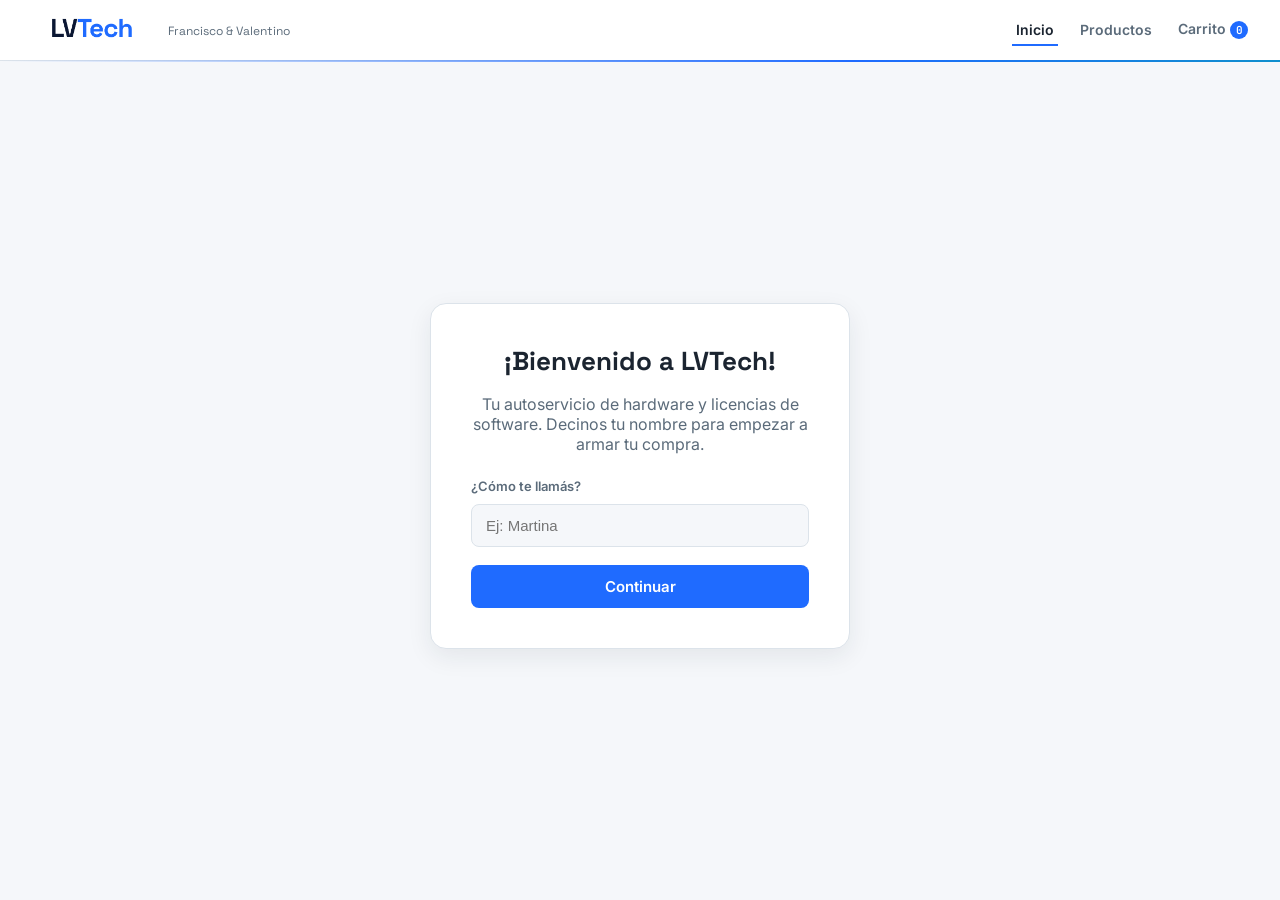
==== index.html @ c53ae66c "cambio rutas admin" ====
<!DOCTYPE html>
<html lang="es">
<head>
    <meta charset="UTF-8">
    <meta name="viewport" content="width=device-width, initial-scale=1.0">
    <title>LVTech · Bienvenida</title>
    <link rel="icon" href="./assets/img/logos/favicon-512.png" type="image/png">
    <link rel="stylesheet" href="css/styles.css">
    <link rel="preconnect" href="https://fonts.googleapis.com">
    <link rel="preconnect" href="https://fonts.gstatic.com" crossorigin>
    <link href="https://fonts.googleapis.com/css2?family=Space+Grotesk:wght@300..700&display=swap" rel="stylesheet">
</head>
<body>
    <header>
        <div class="marca">
            <a href="index.html">
                <img class="logo" src="./assets/img/logos/lvtech-wordmark-light.png" alt="LVTech">
            </a>
            <div>
                <a href="/frontend/admin/index.html">
                    <p class="alumnos">Francisco &amp; Valentino</p>
                </a>
            </div>
        </div>

        <nav class="nav-principal">
            <a href="index.html" class="activo">Inicio</a>
            <a href="productos.html">Productos</a>
            <a href="carrito.html">Carrito <span id="contador-carrito" class="badge">0</span></a>
        </nav>

    </header>

    <main class="bienvenida">
        <section class="tarjeta-bienvenida">
            <h2>¡Bienvenido a LVTech!</h2>
            <p>Tu autoservicio de hardware y licencias de software. Decinos tu nombre para empezar a armar tu compra.</p>

            <form id="form-bienvenida">
                <label for="nombreCliente">¿Cómo te llamás?</label>
                <input type="text" id="nombreCliente" name="nombreCliente" required minlength="2" placeholder="Ej: Martina" autocomplete="off">
                <button type="submit">Continuar</button>
            </form>
        </section>
    </main>

    <script type="module" src="js/bienvenida.js"></script>
    <script type="module" src="js/contador-carrito.js"></script>

</body>
</html>
---- css/styles.css ----
@import url('https://fonts.googleapis.com/css2?family=Space+Grotesk:wght@500;600;700&family=Inter:wght@400;500;600&family=JetBrains+Mono:wght@400;600&display=swap');

/* ---------- tema claro (default) ---------- */
:root, body{
    --bg: #f5f7fa;
    --bg-elevado: #ffffff;
    --texto: #1b2430;
    --texto-tenue: #5b6b7a;
    --borde: #dce3ea;
    --primario: #1F6BFF;
    --primario-texto: #ffffff;
    --acento: #00b39c;
    --peligro: #d6453d;
    --sombra: 0 8px 24px rgba(27, 36, 48, 0.08);
}

* {
    box-sizing: border-box;
}

body {
    margin: 0;
    background: var(--bg);
    color: var(--texto);
    font-family: 'Inter', system-ui, sans-serif;
    transition: background 0.2s ease, color 0.2s ease;
}

h1, h2, h3 {
    font-family: 'Space Grotesk', 'Inter', sans-serif;
    margin: 0;
}

a {
    color: var(--primario);
    text-decoration: none;
}

button {
    font-family: inherit;
    cursor: pointer;
}

/* ---------- Header ---------- */
header {
    position: relative;
    display: flex;
    align-items: center;
    justify-content: space-between;
    flex-wrap: wrap;
    gap: 16px;
    padding: 0px 28px;
    background: var(--bg-elevado);
    border-bottom: 1px solid var(--borde);
}

.marca {
    display: flex;
    align-items: center;
    gap: 12px;
}

.logo {
    height: 3.5rem;
    width: auto;
}

.nombre-app {
    font-size: 20px;
    font-weight: 700;
    letter-spacing: -0.01em;
}

.alumnos {
    margin: 2px 0 0;
    font-family: "Space Grotesk", sans-serif;
    font-size: 12px;
    color: var(--texto-tenue);
}

.nav-principal {
    display: flex;
    gap: 18px;
    align-items: center;
    flex-wrap: wrap;
}

.nav-principal a {
    color: var(--texto-tenue);
    font-weight: 600;
    font-size: 14px;
    padding: 6px 4px;
    border-bottom: 2px solid transparent;
}

.nav-principal a.activo {
    color: var(--texto);
    border-bottom-color: var(--primario);
}

.badge {
    display: inline-flex;
    min-width: 18px;
    height: 18px;
    align-items: center;
    justify-content: center;
    background: var(--primario);
    color: var(--primario-texto);
    border-radius: 999px;
    font-size: 11px;
    font-family: 'JetBrains Mono', monospace;
    padding: 0 5px;
}

/* Efecto de brillo header */
header::after {
    content: "";
    position: absolute;
    left: 0;
    right: 0;
    bottom: -2px;
    height: 2px;
    background: linear-gradient(90deg, transparent, var(--primario), var(--acento), transparent);
    background-size: 200% 100%;
    animation: traza 6s linear infinite;
}

@keyframes traza {
    0% { background-position: 0% 0; }
    100% { background-position: 200% 0; }
}

@media (prefers-reduced-motion: reduce) {
    header::after { animation: none; }
}

/* ---------- Botones generales ---------- */
.boton-primario,
.boton-secundario {
    display: inline-block;
    border-radius: 8px;
    padding: 12px 22px;
    font-weight: 600;
    font-size: 14px;
    border: 1px solid transparent;
}

.boton-primario {
    background: var(--primario);
    color: var(--primario-texto);
}

.boton-primario:disabled {
    opacity: 0.5;
    cursor: not-allowed;
}

.boton-secundario {
    background: var(--bg-elevado);
    color: var(--texto);
    border-color: var(--borde);
}

/* ---------- Pantalla de bienvenida ---------- */
main.bienvenida {
    min-height: calc(100vh - 70px);
    display: flex;
    align-items: center;
    justify-content: center;
    padding: 24px;
}

.tarjeta-bienvenida {
    background: var(--bg-elevado);
    border: 1px solid var(--borde);
    border-radius: 16px;
    box-shadow: var(--sombra);
    padding: 40px;
    max-width: 420px;
    width: 100%;
    text-align: center;
}

.tarjeta-bienvenida h2 {
    font-size: 26px;
    margin-bottom: 10px;
}

.tarjeta-bienvenida p {
    color: var(--texto-tenue);
    margin-bottom: 24px;
}

#form-bienvenida {
    display: flex;
    flex-direction: column;
    gap: 10px;
    text-align: left;
}

#form-bienvenida label {
    font-size: 13px;
    font-weight: 600;
    color: var(--texto-tenue);
}

#form-bienvenida input {
    padding: 12px 14px;
    border-radius: 8px;
    border: 1px solid var(--borde);
    background: var(--bg);
    color: var(--texto);
    font-size: 15px;
}

#form-bienvenida button {
    margin-top: 8px;
    border: none;
    border-radius: 8px;
    padding: 12px;
    background: var(--primario);
    color: var(--primario-texto);
    font-weight: 600;
    font-size: 15px;
}

/* ---------- Pantalla de productos ---------- */
main.productos {
    max-width: 1100px;
    margin: 0 auto;
    padding: 24px 28px 60px;
}

.saludo {
    color: var(--texto-tenue);
    margin: 0 0 18px;
}

.filtros {
    display: flex;
    gap: 14px;
    flex-wrap: wrap;
    align-items: center;
    margin-bottom: 22px;
}

.tabs-categoria {
    display: inline-flex;
    background: var(--bg-elevado);
    border: 1px solid var(--borde);
    border-radius: 999px;
    padding: 4px;
}

.tabs-categoria .tab {
    border: none;
    background: transparent;
    color: var(--texto-tenue);
    padding: 8px 18px;
    border-radius: 999px;
    font-weight: 600;
    font-size: 13px;
}

.tabs-categoria .tab.activo {
    background: var(--primario);
    color: var(--primario-texto);
}

.grilla-productos {
    display: grid;
    grid-template-columns: repeat(auto-fill, minmax(220px, 1fr));
    gap: 18px;
}

.card-producto {
    background: var(--bg-elevado);
    border: 1px solid var(--borde);
    border-radius: 14px;
    padding: 16px;
    display: flex;
    flex-direction: column;
    gap: 8px;
}

.card-producto img {
    width: 100%;
    aspect-ratio: 1 / 1;
    object-fit: cover;
    border-radius: 10px;
    background: var(--bg);
}

.card-producto h3 {
    font-size: 15px;
}

.card-producto .descripcion {
    font-size: 12px;
    color: var(--texto-tenue);
    margin: 0;
    min-height: 32px;
}

.card-producto .precio {
    font-family: 'JetBrains Mono', monospace;
    font-weight: 600;
    font-size: 17px;
    margin: 2px 0;
}

.acciones-producto {
    display: flex;
    gap: 8px;
    align-items: center;
}

.cantidad-input {
    width: 54px;
    padding: 9px 6px;
    text-align: center;
    border-radius: 8px;
    border: 1px solid var(--borde);
    background: var(--bg);
    color: var(--texto);
}

.boton-agregar {
    flex: 1;
    border: none;
    border-radius: 8px;
    padding: 10px 8px;
    background: var(--primario);
    color: var(--primario-texto);
    font-weight: 600;
    font-size: 13px;
}

.mensaje-vacio,
.mensaje-error {
    text-align: center;
    color: var(--texto-tenue);
    padding: 40px 0;
    grid-column: 1 / -1;
}

.mensaje-error {
    color: var(--peligro);
}

.paginacion {
    display: flex;
    justify-content: center;
    gap: 8px;
    margin-top: 28px;
}

.boton-pagina {
    width: 34px;
    height: 34px;
    border-radius: 8px;
    border: 1px solid var(--borde);
    background: var(--bg-elevado);
    color: var(--texto);
    font-family: 'JetBrains Mono', monospace;
    font-size: 13px;
}

.boton-pagina.activo {
    background: var(--primario);
    color: var(--primario-texto);
    border-color: var(--primario);
}

/* ---------- Pantalla de carrito ---------- */
main.carrito {
    max-width: 800px;
    margin: 0 auto;
    padding: 24px 28px 60px;
}

.lista-carrito {
    display: flex;
    flex-direction: column;
    gap: 12px;
    margin-bottom: 20px;
}

.item-carrito {
    display: grid;
    grid-template-columns: 56px 1fr auto auto auto;
    align-items: center;
    gap: 14px;
    background: var(--bg-elevado);
    border: 1px solid var(--borde);
    border-radius: 12px;
    padding: 12px 14px;
}

.item-carrito img {
    width: 56px;
    height: 56px;
    object-fit: cover;
    border-radius: 8px;
}

.nombre-item {
    margin: 0;
    font-weight: 600;
    font-size: 14px;
}

.precio-item {
    margin: 2px 0 0;
    font-size: 12px;
    color: var(--texto-tenue);
}

.cantidad-controles {
    display: flex;
    align-items: center;
    gap: 8px;
    font-family: 'JetBrains Mono', monospace;
}

.cantidad-controles button {
    width: 26px;
    height: 26px;
    border-radius: 6px;
    border: 1px solid var(--borde);
    background: var(--bg);
    color: var(--texto);
}

.subtotal-item {
    font-family: 'JetBrains Mono', monospace;
    font-weight: 600;
    margin: 0;
}

.boton-quitar {
    border: none;
    background: transparent;
    color: var(--peligro);
    font-size: 12px;
    font-weight: 600;
}

.resumen-carrito {
    display: flex;
    align-items: center;
    justify-content: space-between;
    flex-wrap: wrap;
    gap: 14px;
    background: var(--bg-elevado);
    border: 1px solid var(--borde);
    border-radius: 12px;
    padding: 18px;
}

.resumen-carrito p {
    margin: 0;
    font-size: 16px;
}

.resumen-carrito strong {
    font-family: 'JetBrains Mono', monospace;
    font-size: 20px;
}

.acciones-carrito {
    display: flex;
    gap: 10px;
}
/* ---------- Modal confirmacion carrito ---------- */
.modal {
    position: fixed;
    inset: 0;
    background: rgba(14, 20, 32, 0.55);
    display: flex;
    align-items: center;
    justify-content: center;
    padding: 20px;
}

.modal.oculto {
    display: none;
}

.modal-contenido {
    background: var(--bg-elevado);
    border-radius: 14px;
    padding: 26px;
    max-width: 360px;
    width: 100%;
    text-align: center;
    box-shadow: var(--sombra);
}

.modal-acciones {
    display: flex;
    gap: 10px;
    justify-content: center;
    margin-top: 18px;
}

.modal-acciones button {
    flex: 1;
    border-radius: 8px;
    padding: 10px;
    font-weight: 600;
    border: 1px solid var(--borde);
    background: var(--bg);
    color: var(--texto);
}

#modal-aceptar {
    background: var(--primario);
    border-color: var(--primario);
    color: var(--primario-texto);
}

/* ---------- Responsive ---------- */
@media (max-width: 640px) {
    header {
        padding: 12px 16px;
        display: flex;
        justify-content: space-around;
    }

    .nav-principal {
        order: 3;
        width: 100%;
        justify-content: space-between;
    }

    .item-carrito {
        grid-template-columns: 48px 1fr;
        grid-template-areas:
            "img info"
            "img cantidad"
            "img subtotal";
        row-gap: 4px;
    }

    .item-carrito img { grid-area: img; }

    .boton-quitar {
        grid-column: 1 / -1;
        text-align: right;
    }
}

/* ---------- Panel Admin ---------- */
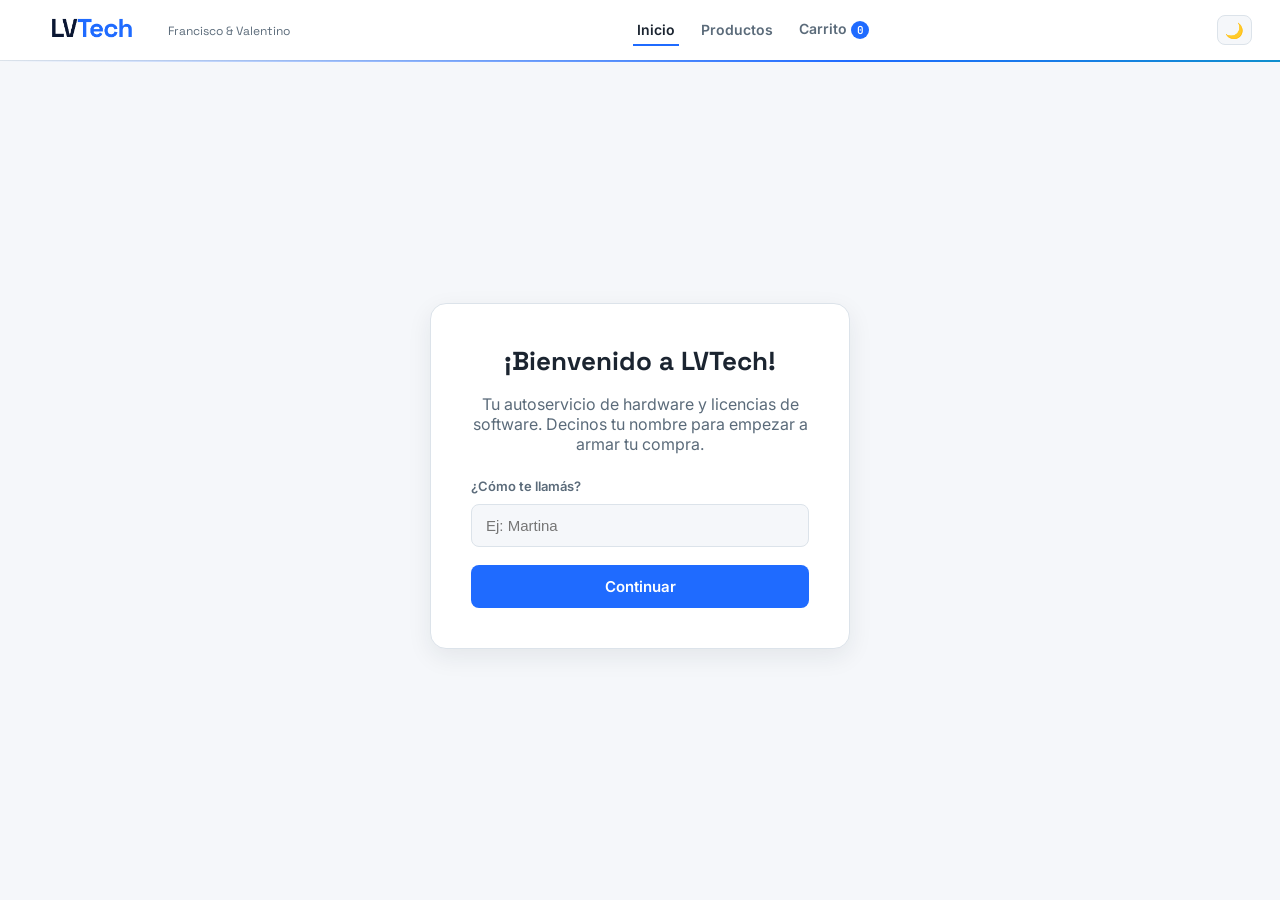
==== commit 152398e5: "Agregamos modo oscuro, dejamos ambos logos en el header y dependiendo del tema ocultamos el que no c" ====
--- a/index.html
+++ b/index.html
@@ -5,7 +5,10 @@
     <meta name="viewport" content="width=device-width, initial-scale=1.0">
     <title>LVTech · Bienvenida</title>
     <link rel="icon" href="./assets/img/logos/favicon-512.png" type="image/png">
-    <link rel="stylesheet" href="css/styles.css">
+    <link rel="stylesheet" href="css/base.css">
+    <link rel="stylesheet" href="css/header.css">
+    <link rel="stylesheet" href="css/components.css">
+    <link rel="stylesheet" href="css/pages.css">
     <link rel="preconnect" href="https://fonts.googleapis.com">
     <link rel="preconnect" href="https://fonts.gstatic.com" crossorigin>
     <link href="https://fonts.googleapis.com/css2?family=Space+Grotesk:wght@300..700&display=swap" rel="stylesheet">
@@ -14,10 +17,11 @@
     <header>
         <div class="marca">
             <a href="index.html">
-                <img class="logo" src="./assets/img/logos/lvtech-wordmark-light.png" alt="LVTech">
+                <img class="logo-claro" src="./assets/img/logos/lvtech-wordmark-light.png" alt="LVTech">
+                <img class="logo-oscuro" src="./assets/img/logos/lvtech-wordmark-dark.png" alt="LVTech">
             </a>
             <div>
-                <a href="/frontend/admin/index.html">
+                <a href="./admin/index.html">
                     <p class="alumnos">Francisco &amp; Valentino</p>
                 </a>
             </div>
@@ -29,6 +33,7 @@
             <a href="carrito.html">Carrito <span id="contador-carrito" class="badge">0</span></a>
         </nav>
 
+        <button id="boton-tema" class="boton-tema" type="button" aria-label="Cambiar tema">🌙</button>
     </header>
 
     <main class="bienvenida">
@@ -46,6 +51,7 @@
 
     <script type="module" src="js/bienvenida.js"></script>
     <script type="module" src="js/contador-carrito.js"></script>
+    <script type="module" src="js/tema.js"></script>
 
 </body>
-</html>
+</html>
--- a/css/base.css
+++ b/css/base.css
@@ -0,0 +1,114 @@
+@import url('https://fonts.googleapis.com/css2?family=Space+Grotesk:wght@500;600;700&family=Inter:wght@400;500;600&family=JetBrains+Mono:wght@400;600&display=swap');
+
+/* ---------- Variables globales ---------- */
+:root, body[data-tema="claro"] {
+    --bg: #f5f7fa;
+    --bg-elevado: #ffffff;
+    --texto: #1b2430;
+    --texto-tenue: #5b6b7a;
+    --borde: #dce3ea;
+    --primario: #1F6BFF;
+    --primario-texto: #ffffff;
+    --acento: #00b39c;
+    --peligro: #d6453d;
+    --sombra: 0 8px 24px rgba(27, 36, 48, 0.08);
+}
+
+/* ---------- Tema oscuro ---------- */
+
+body[data-tema="oscuro"]  {
+    --bg: #0A1020;
+    --bg-elevado: #081733;
+    --texto: #ffffff;
+    --texto-tenue: #8a9bb0;
+    --borde: #1e2d45;
+    --primario: #3B82FF;
+    --primario-texto: #ffffff;
+    --sombra: 0 8px 24px rgba(0, 0, 0, 0.3);
+}
+
+/* ---------- Reset ---------- */
+* {
+    box-sizing: border-box;
+}
+
+body {
+    margin: 0;
+    background: var(--bg);
+    color: var(--texto);
+    font-family: 'Inter', system-ui, sans-serif;
+    transition: background 0.2s ease, color 0.2s ease;
+}
+
+h1, h2, h3 {
+    font-family: 'Space Grotesk', 'Inter', sans-serif;
+    margin: 0;
+}
+
+a {
+    color: var(--primario);
+    text-decoration: none;
+}
+
+button {
+    font-family: inherit;
+    cursor: pointer;
+}
+
+/* ---------- Botones ---------- */
+.boton-primario,
+.boton-secundario {
+    display: inline-block;
+    border-radius: 8px;
+    padding: 12px 22px;
+    font-weight: 600;
+    font-size: 14px;
+    border: 1px solid transparent;
+}
+
+.boton-primario {
+    background: var(--primario);
+    color: var(--primario-texto);
+}
+
+.boton-primario:disabled {
+    opacity: 0.5;
+    cursor: not-allowed;
+}
+
+.boton-secundario {
+    background: var(--bg-elevado);
+    color: var(--texto);
+    border-color: var(--borde);
+}
+
+/* ---------- Responsive ---------- */
+@media (max-width: 640px) {
+    header {
+        padding: 12px 16px;
+        display: flex;
+        justify-content: space-around;
+    }
+
+    .nav-principal {
+        order: 3;
+        width: 100%;
+        justify-content: space-between;
+    }
+
+    .item-carrito {
+        grid-template-columns: 48px 1fr;
+        grid-template-areas:
+            "img info"
+            "img cantidad"
+            "img subtotal";
+        row-gap: 4px;
+    }
+
+    .item-carrito img { grid-area: img; }
+
+    .boton-quitar {
+        grid-column: 1 / -1;
+        text-align: right;
+    }
+}
--- a/css/header.css
+++ b/css/header.css
@@ -0,0 +1,118 @@
+/* ---------- Header ---------- */
+header {
+    position: relative;
+    display: flex;
+    align-items: center;
+    justify-content: space-between;
+    flex-wrap: wrap;
+    gap: 16px;
+    padding: 0px 28px;
+    background: var(--bg-elevado);
+    border-bottom: 1px solid var(--borde);
+}
+
+.marca {
+    display: flex;
+    align-items: center;
+    gap: 12px;
+}
+
+.logo-claro, .logo-oscuro {
+    height: 3.5rem;
+    width: auto;
+}
+
+/* Para el cambio de logo dependiendo del tema */
+.logo-oscuro {
+    display: none;
+}
+
+body[data-tema="oscuro"] .logo-claro {
+    display: none;
+}
+
+body[data-tema="oscuro"] .logo-oscuro {
+    display: block;
+}
+/* fin cambio de logo dependiendo del tema */
+
+.nombre-app {
+    font-size: 20px;
+    font-weight: 700;
+    letter-spacing: -0.01em;
+}
+
+.alumnos {
+    margin: 2px 0 0;
+    font-family: "Space Grotesk", sans-serif;
+    font-size: 12px;
+    color: var(--texto-tenue);
+}
+
+/* ---------- Navegacion ---------- */
+.nav-principal {
+    display: flex;
+    gap: 18px;
+    align-items: center;
+    flex-wrap: wrap;
+}
+
+.nav-principal a {
+    color: var(--texto-tenue);
+    font-weight: 600;
+    font-size: 14px;
+    padding: 6px 4px;
+    border-bottom: 2px solid transparent;
+}
+
+.nav-principal a.activo {
+    color: var(--texto);
+    border-bottom-color: var(--primario);
+}
+
+/* ---------- Badge carrito ---------- */
+.badge {
+    display: inline-flex;
+    min-width: 18px;
+    height: 18px;
+    align-items: center;
+    justify-content: center;
+    background: var(--primario);
+    color: var(--primario-texto);
+    border-radius: 999px;
+    font-size: 11px;
+    font-family: 'JetBrains Mono', monospace;
+    padding: 0 5px;
+}
+
+/* ---------- Efecto de brillo ---------- */
+header::after {
+    content: "";
+    position: absolute;
+    left: 0;
+    right: 0;
+    bottom: -2px;
+    height: 2px;
+    background: linear-gradient(90deg, transparent, var(--primario), var(--acento), transparent);
+    background-size: 200% 100%;
+    animation: traza 6s linear infinite;
+}
+
+@keyframes traza {
+    0% { background-position: 0% 0; }
+    100% { background-position: 200% 0; }
+}
+
+@media (prefers-reduced-motion: reduce) {
+    header::after { animation: none; }
+}
+
+/* ---------- boton cambio de tema ---------- */
+.boton-tema {
+    background: var(--bg);
+    border: 1px solid var(--borde);
+    border-radius: 8px;
+    width: 35px;
+    height: 30px;
+    font-size: 15px;
+}
--- a/css/components.css
+++ b/css/components.css
@@ -0,0 +1,155 @@
+/* ---------- Grilla y cards de productos ---------- */
+.grilla-productos {
+    display: grid;
+    grid-template-columns: repeat(auto-fill, minmax(220px, 1fr));
+    gap: 18px;
+}
+
+.card-producto {
+    background: var(--bg-elevado);
+    border: 1px solid var(--borde);
+    border-radius: 14px;
+    padding: 16px;
+    display: flex;
+    flex-direction: column;
+    gap: 8px;
+}
+
+.card-producto img {
+    width: 100%;
+    aspect-ratio: 1 / 1;
+    object-fit: cover;
+    border-radius: 10px;
+    background: var(--bg);
+}
+
+.card-producto h3 {
+    font-size: 15px;
+}
+
+.card-producto .descripcion {
+    font-size: 12px;
+    color: var(--texto-tenue);
+    margin: 0;
+    min-height: 32px;
+}
+
+.card-producto .precio {
+    font-family: 'JetBrains Mono', monospace;
+    font-weight: 600;
+    font-size: 17px;
+    margin: 2px 0;
+}
+
+.acciones-producto {
+    display: flex;
+    gap: 8px;
+    align-items: center;
+}
+
+.cantidad-input {
+    width: 54px;
+    padding: 9px 6px;
+    text-align: center;
+    border-radius: 8px;
+    border: 1px solid var(--borde);
+    background: var(--bg);
+    color: var(--texto);
+}
+
+.boton-agregar {
+    flex: 1;
+    border: none;
+    border-radius: 8px;
+    padding: 10px 8px;
+    background: var(--primario);
+    color: var(--primario-texto);
+    font-weight: 600;
+    font-size: 13px;
+}
+
+/* ---------- Mensajes ---------- */
+.mensaje-vacio,
+.mensaje-error {
+    text-align: center;
+    color: var(--texto-tenue);
+    padding: 40px 0;
+    grid-column: 1 / -1;
+}
+
+.mensaje-error {
+    color: var(--peligro);
+}
+
+/* ---------- Paginacion ---------- */
+.paginacion {
+    display: flex;
+    justify-content: center;
+    gap: 8px;
+    margin-top: 28px;
+}
+
+.boton-pagina {
+    width: 34px;
+    height: 34px;
+    border-radius: 8px;
+    border: 1px solid var(--borde);
+    background: var(--bg-elevado);
+    color: var(--texto);
+    font-family: 'JetBrains Mono', monospace;
+    font-size: 13px;
+}
+
+.boton-pagina.activo {
+    background: var(--primario);
+    color: var(--primario-texto);
+    border-color: var(--primario);
+}
+
+/* ---------- Modal ---------- */
+.modal {
+    position: fixed;
+    inset: 0;
+    background: rgba(14, 20, 32, 0.55);
+    display: flex;
+    align-items: center;
+    justify-content: center;
+    padding: 20px;
+}
+
+.modal.oculto {
+    display: none;
+}
+
+.modal-contenido {
+    background: var(--bg-elevado);
+    border-radius: 14px;
+    padding: 26px;
+    max-width: 360px;
+    width: 100%;
+    text-align: center;
+    box-shadow: var(--sombra);
+}
+
+.modal-acciones {
+    display: flex;
+    gap: 10px;
+    justify-content: center;
+    margin-top: 18px;
+}
+
+.modal-acciones button {
+    flex: 1;
+    border-radius: 8px;
+    padding: 10px;
+    font-weight: 600;
+    border: 1px solid var(--borde);
+    background: var(--bg);
+    color: var(--texto);
+}
+
+#modal-aceptar {
+    background: var(--primario);
+    border-color: var(--primario);
+    color: var(--primario-texto);
+}
--- a/css/pages.css
+++ b/css/pages.css
@@ -0,0 +1,270 @@
+/* ---------- Pantalla de bienvenida ---------- */
+main.bienvenida {
+    min-height: calc(100vh - 70px);
+    display: flex;
+    align-items: center;
+    justify-content: center;
+    padding: 24px;
+}
+
+.tarjeta-bienvenida {
+    background: var(--bg-elevado);
+    border: 1px solid var(--borde);
+    border-radius: 16px;
+    box-shadow: var(--sombra);
+    padding: 40px;
+    max-width: 420px;
+    width: 100%;
+    text-align: center;
+}
+
+.tarjeta-bienvenida h2 {
+    font-size: 26px;
+    margin-bottom: 10px;
+}
+
+.tarjeta-bienvenida p {
+    color: var(--texto-tenue);
+    margin-bottom: 24px;
+}
+
+#form-bienvenida {
+    display: flex;
+    flex-direction: column;
+    gap: 10px;
+    text-align: left;
+}
+
+#form-bienvenida label {
+    font-size: 13px;
+    font-weight: 600;
+    color: var(--texto-tenue);
+}
+
+#form-bienvenida input {
+    padding: 12px 14px;
+    border-radius: 8px;
+    border: 1px solid var(--borde);
+    background: var(--bg);
+    color: var(--texto);
+    font-size: 15px;
+}
+
+#form-bienvenida button {
+    margin-top: 8px;
+    border: none;
+    border-radius: 8px;
+    padding: 12px;
+    background: var(--primario);
+    color: var(--primario-texto);
+    font-weight: 600;
+    font-size: 15px;
+}
+
+/* ---------- Pantalla de productos ---------- */
+main.productos {
+    max-width: 1100px;
+    margin: 0 auto;
+    padding: 24px 28px 60px;
+}
+
+.saludo {
+    color: var(--texto-tenue);
+    margin: 0 0 18px;
+}
+
+.filtros {
+    display: flex;
+    gap: 14px;
+    flex-wrap: wrap;
+    align-items: center;
+    margin-bottom: 22px;
+}
+
+.tabs-categoria {
+    display: inline-flex;
+    background: var(--bg-elevado);
+    border: 1px solid var(--borde);
+    border-radius: 999px;
+    padding: 4px;
+}
+
+.tabs-categoria .tab {
+    border: none;
+    background: transparent;
+    color: var(--texto-tenue);
+    padding: 8px 18px;
+    border-radius: 999px;
+    font-weight: 600;
+    font-size: 13px;
+}
+
+.tabs-categoria .tab.activo {
+    background: var(--primario);
+    color: var(--primario-texto);
+}
+
+/* ---------- Pantalla de carrito ---------- */
+main.carrito {
+    max-width: 800px;
+    margin: 0 auto;
+    padding: 24px 28px 60px;
+}
+
+.lista-carrito {
+    display: flex;
+    flex-direction: column;
+    gap: 12px;
+    margin-bottom: 20px;
+}
+
+.item-carrito {
+    display: grid;
+    grid-template-columns: 56px 1fr auto auto auto;
+    align-items: center;
+    gap: 14px;
+    background: var(--bg-elevado);
+    border: 1px solid var(--borde);
+    border-radius: 12px;
+    padding: 12px 14px;
+}
+
+.item-carrito img {
+    width: 56px;
+    height: 56px;
+    object-fit: cover;
+    border-radius: 8px;
+}
+
+.nombre-item {
+    margin: 0;
+    font-weight: 600;
+    font-size: 14px;
+}
+
+.precio-item {
+    margin: 2px 0 0;
+    font-size: 12px;
+    color: var(--texto-tenue);
+}
+
+.cantidad-controles {
+    display: flex;
+    align-items: center;
+    gap: 8px;
+    font-family: 'JetBrains Mono', monospace;
+}
+
+.cantidad-controles button {
+    width: 26px;
+    height: 26px;
+    border-radius: 6px;
+    border: 1px solid var(--borde);
+    background: var(--bg);
+    color: var(--texto);
+}
+
+.subtotal-item {
+    font-family: 'JetBrains Mono', monospace;
+    font-weight: 600;
+    margin: 0;
+}
+
+.boton-quitar {
+    border: none;
+    background: transparent;
+    color: var(--peligro);
+    font-size: 12px;
+    font-weight: 600;
+}
+
+.resumen-carrito {
+    display: flex;
+    align-items: center;
+    justify-content: space-between;
+    flex-wrap: wrap;
+    gap: 14px;
+    background: var(--bg-elevado);
+    border: 1px solid var(--borde);
+    border-radius: 12px;
+    padding: 18px;
+}
+
+.resumen-carrito p {
+    margin: 0;
+    font-size: 16px;
+}
+
+.resumen-carrito strong {
+    font-family: 'JetBrains Mono', monospace;
+    font-size: 20px;
+}
+
+.acciones-carrito {
+    display: flex;
+    gap: 10px;
+}
+
+/* ---------- Pantalla de ticket ---------- */
+main.ticket {
+    max-width: 480px;
+    margin: 0 auto;
+    padding: 30px 24px 60px;
+    display: flex;
+    flex-direction: column;
+    align-items: center;
+    gap: 22px;
+}
+
+.tarjeta-ticket {
+    width: 100%;
+    background: var(--bg-elevado);
+    border: 1px solid var(--borde);
+    border-radius: 14px;
+    padding: 26px;
+    box-shadow: var(--sombra);
+}
+
+.tarjeta-ticket h2 {
+    text-align: center;
+    margin-bottom: 6px;
+}
+
+.ticket-meta {
+    font-size: 13px;
+    color: var(--texto-tenue);
+    margin: 2px 0;
+}
+
+.tabla-ticket {
+    width: 100%;
+    border-collapse: collapse;
+    margin: 16px 0;
+    font-size: 13px;
+}
+
+.tabla-ticket th,
+.tabla-ticket td {
+    text-align: left;
+    padding: 6px 4px;
+    border-bottom: 1px dashed var(--borde);
+}
+
+.tabla-ticket th {
+    color: var(--texto-tenue);
+    font-weight: 600;
+}
+
+.ticket-total {
+    text-align: right;
+    font-family: 'JetBrains Mono', monospace;
+    font-size: 18px;
+    font-weight: 700;
+    margin: 10px 0 0;
+}
+
+.ticket-gracias {
+    text-align: center;
+    color: var(--texto-tenue);
+    font-size: 13px;
+}
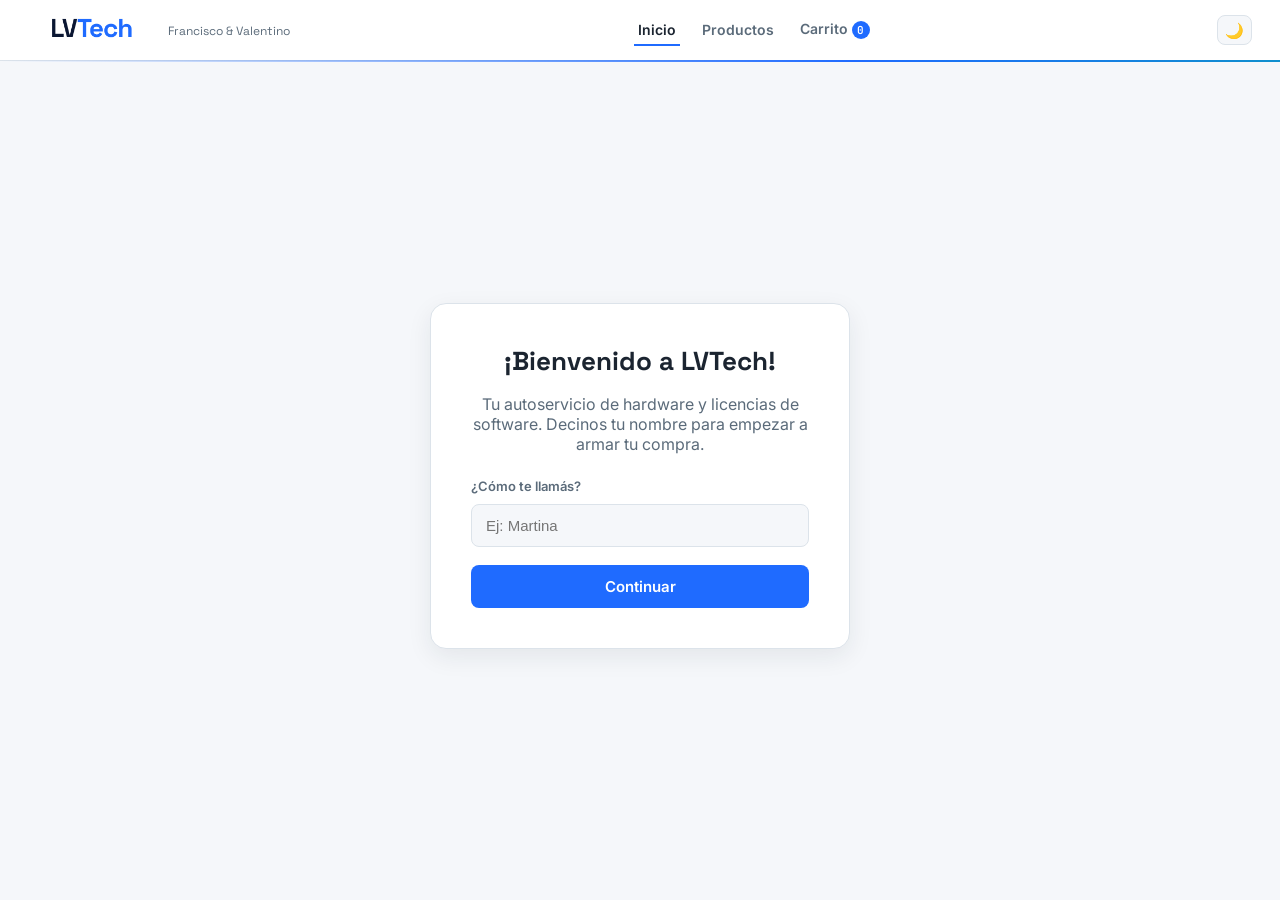
==== commit da6eab72: "sacamos el admin y el link al admin" ====
--- a/index.html
+++ b/index.html
@@ -21,9 +21,7 @@
                 <img class="logo-oscuro" src="./assets/img/logos/lvtech-wordmark-dark.png" alt="LVTech">
             </a>
             <div>
-                <a href="./admin/index.html">
-                    <p class="alumnos">Francisco &amp; Valentino</p>
-                </a>
+                <p class="alumnos">Francisco &amp; Valentino</p>
             </div>
         </div>
 
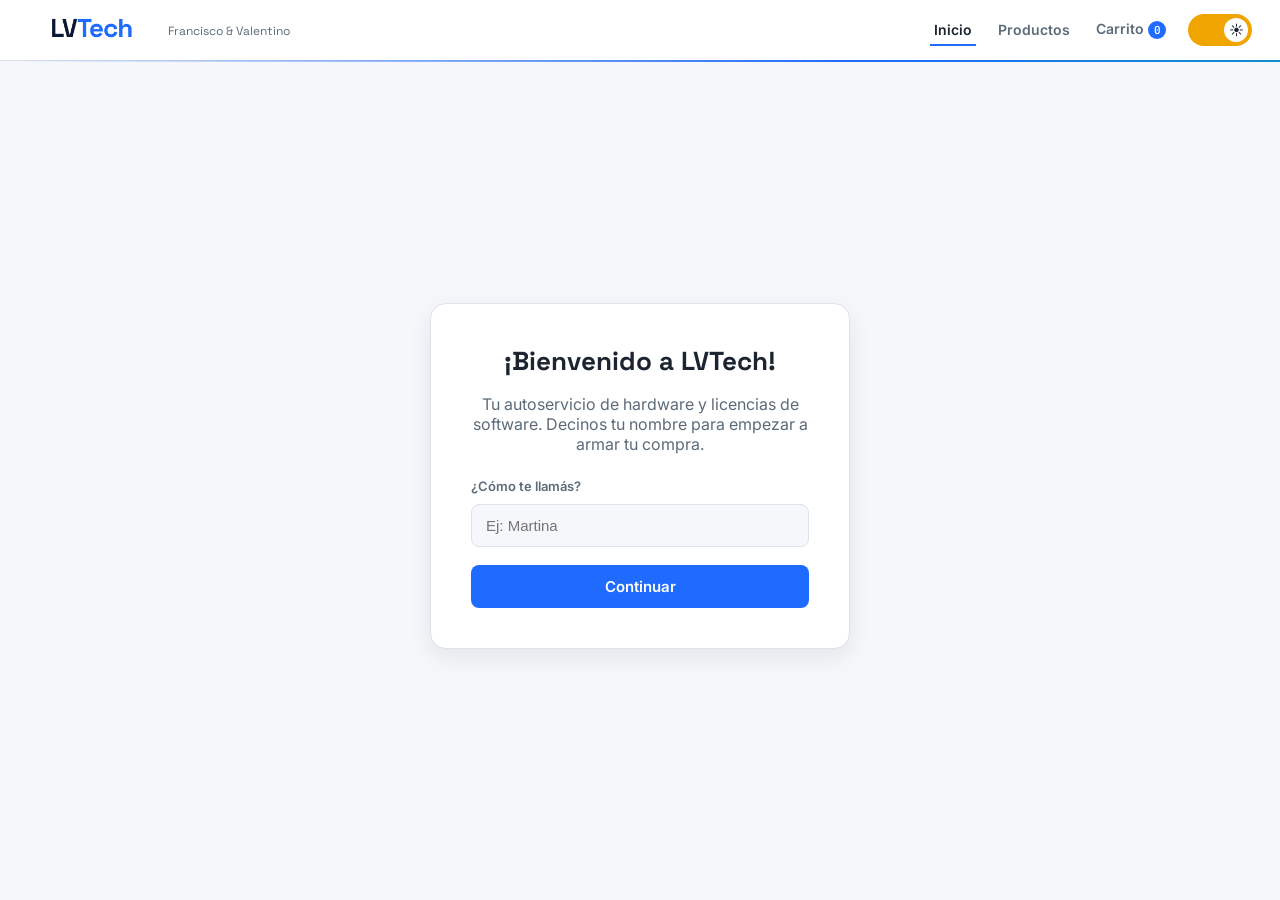
==== commit 0bcad411: "toggle tema oscuro" ====
--- a/index.html
+++ b/index.html
@@ -29,9 +29,14 @@
             <a href="index.html" class="activo">Inicio</a>
             <a href="productos.html">Productos</a>
             <a href="carrito.html">Carrito <span id="contador-carrito" class="badge">0</span></a>
+
+            <label class="toggle-tema" for="boton-tema">
+                <input type="checkbox" id="boton-tema">
+                <span class="toggle-track" id="toggle-track"></span>
+                <span class="toggle-thumb" id="toggle-thumb">🌙</span>
+            </label>
         </nav>
 
-        <button id="boton-tema" class="boton-tema" type="button" aria-label="Cambiar tema">🌙</button>
     </header>
 
     <main class="bienvenida">
--- a/css/header.css
+++ b/css/header.css
@@ -21,19 +21,54 @@
     height: 3.5rem;
     width: auto;
 }
-
-/* Para el cambio de logo dependiendo del tema */
-.logo-oscuro {
+/* ---------- Logo claro/oscuro ---------- */
+body[data-tema="claro"] .logo-oscuro {
     display: none;
 }
 
 body[data-tema="oscuro"] .logo-claro {
     display: none;
 }
+/* ---------- Toggle tema ---------- */
+.toggle-tema {
+    position: relative;
+    width: 64px;
+    height: 32px;
+    cursor: pointer;
+    display: inline-block;
+}
 
-body[data-tema="oscuro"] .logo-oscuro {
-    display: block;
+.toggle-tema input {
+    opacity: 0;
+    width: 0;
+    height: 0;
+    position: absolute;
 }
+
+.toggle-track {
+    position: absolute;
+    inset: 0;
+    background: var(--primario);
+    border-radius: 999px;
+    transition: background 0.3s;
+}
+
+.toggle-thumb {
+    position: absolute;
+    top: 4px;
+    left: 4px;
+    width: 24px;
+    height: 24px;
+    background: white;
+    border-radius: 50%;
+    transition: transform 0.3s;
+    display: flex;
+    align-items: center;
+    justify-content: center;
+    font-size: 14px;
+    line-height: 1;
+}
+
 /* fin cambio de logo dependiendo del tema */
 
 .nombre-app {
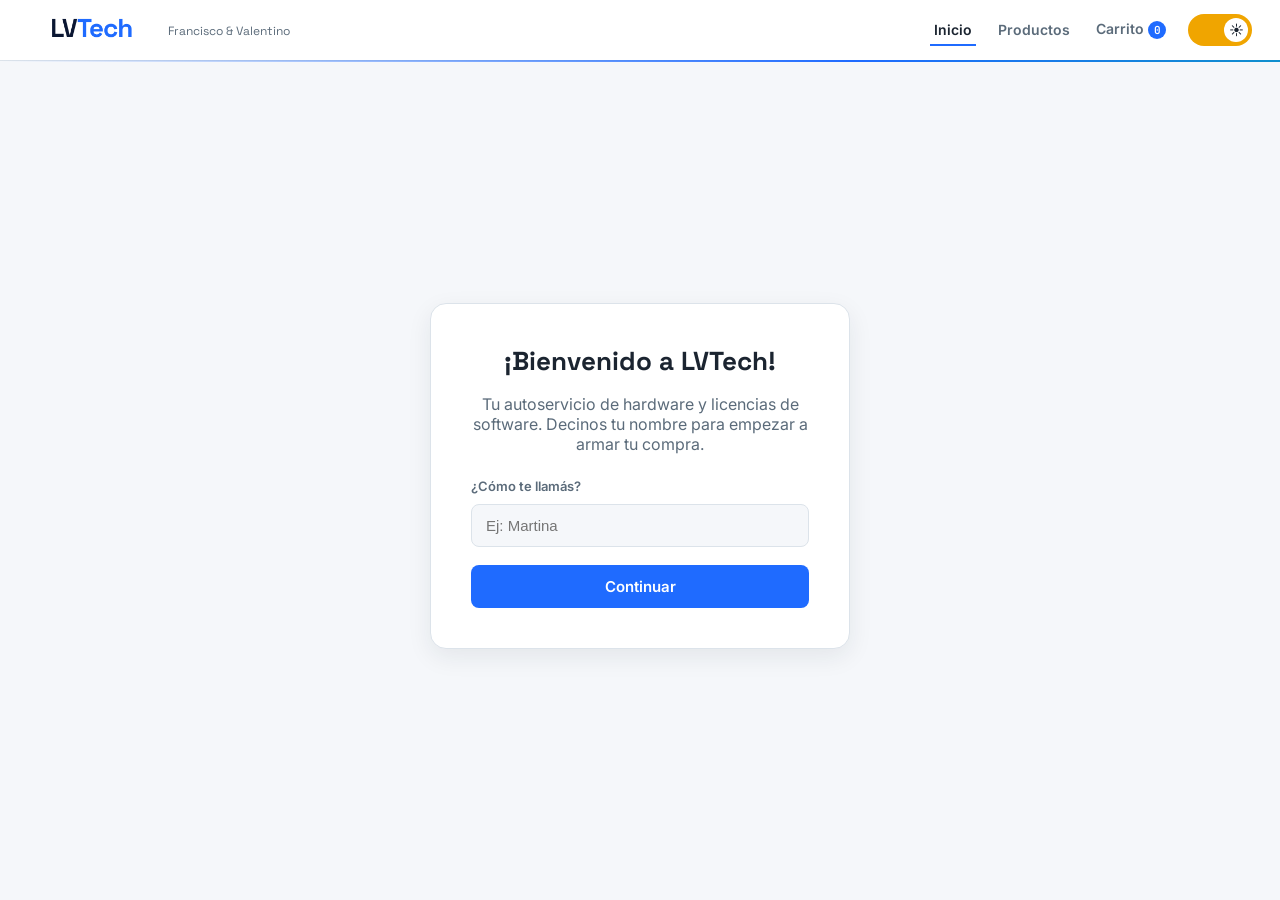
==== commit 3345322b: "fix switch tema" ====
--- a/index.html
+++ b/index.html
@@ -4,6 +4,9 @@
     <meta charset="UTF-8">
     <meta name="viewport" content="width=device-width, initial-scale=1.0">
     <title>LVTech · Bienvenida</title>
+    <script>
+        document.documentElement.dataset.tema = localStorage.getItem("LVTech_tema") || "claro";
+    </script>
     <link rel="icon" href="./assets/img/logos/favicon-512.png" type="image/png">
     <link rel="stylesheet" href="css/base.css">
     <link rel="stylesheet" href="css/header.css">
@@ -33,7 +36,7 @@
             <label class="toggle-tema" for="boton-tema">
                 <input type="checkbox" id="boton-tema">
                 <span class="toggle-track" id="toggle-track"></span>
-                <span class="toggle-thumb" id="toggle-thumb">🌙</span>
+                <span class="toggle-thumb" id="toggle-thumb"></span>
             </label>
         </nav>
 
--- a/css/base.css
+++ b/css/base.css
@@ -1,7 +1,7 @@
 @import url('https://fonts.googleapis.com/css2?family=Space+Grotesk:wght@500;600;700&family=Inter:wght@400;500;600&family=JetBrains+Mono:wght@400;600&display=swap');
 
 /* ---------- Variables globales ---------- */
-:root, body[data-tema="claro"] {
+:root, html[data-tema="claro"] {
     --bg: #f5f7fa;
     --bg-elevado: #ffffff;
     --texto: #1b2430;
@@ -16,7 +16,7 @@
 
 /* ---------- Tema oscuro ---------- */
 
-body[data-tema="oscuro"]  {
+html[data-tema="oscuro"] {
     --bg: #0A1020;
     --bg-elevado: #081733;
     --texto: #ffffff;
--- a/css/header.css
+++ b/css/header.css
@@ -22,12 +22,20 @@
     width: auto;
 }
 /* ---------- Logo claro/oscuro ---------- */
-body[data-tema="claro"] .logo-oscuro {
+html[data-tema="claro"] .logo-oscuro {
     display: none;
 }
 
-body[data-tema="oscuro"] .logo-claro {
+html[data-tema="oscuro"] .logo-claro {
     display: none;
+}
+
+html[data-tema="claro"] .toggle-thumb {
+    transform: translateX(32px);
+}
+
+html[data-tema="claro"] .toggle-track {
+    background: #f0a500;
 }
 /* ---------- Toggle tema ---------- */
 .toggle-tema {
@@ -140,14 +148,4 @@
 
 @media (prefers-reduced-motion: reduce) {
     header::after { animation: none; }
-}
-
-/* ---------- boton cambio de tema ---------- */
-.boton-tema {
-    background: var(--bg);
-    border: 1px solid var(--borde);
-    border-radius: 8px;
-    width: 35px;
-    height: 30px;
-    font-size: 15px;
 }
--- a/css/components.css
+++ b/css/components.css
@@ -13,6 +13,7 @@
     display: flex;
     flex-direction: column;
     gap: 8px;
+    justify-content: space-between;
 }
 
 .card-producto img {
@@ -25,13 +26,14 @@
 
 .card-producto h3 {
     font-size: 15px;
+    min-height: 40px;
 }
 
 .card-producto .descripcion {
     font-size: 12px;
     color: var(--texto-tenue);
     margin: 0;
-    min-height: 32px;
+    min-height: 48px;
 }
 
 .card-producto .precio {
